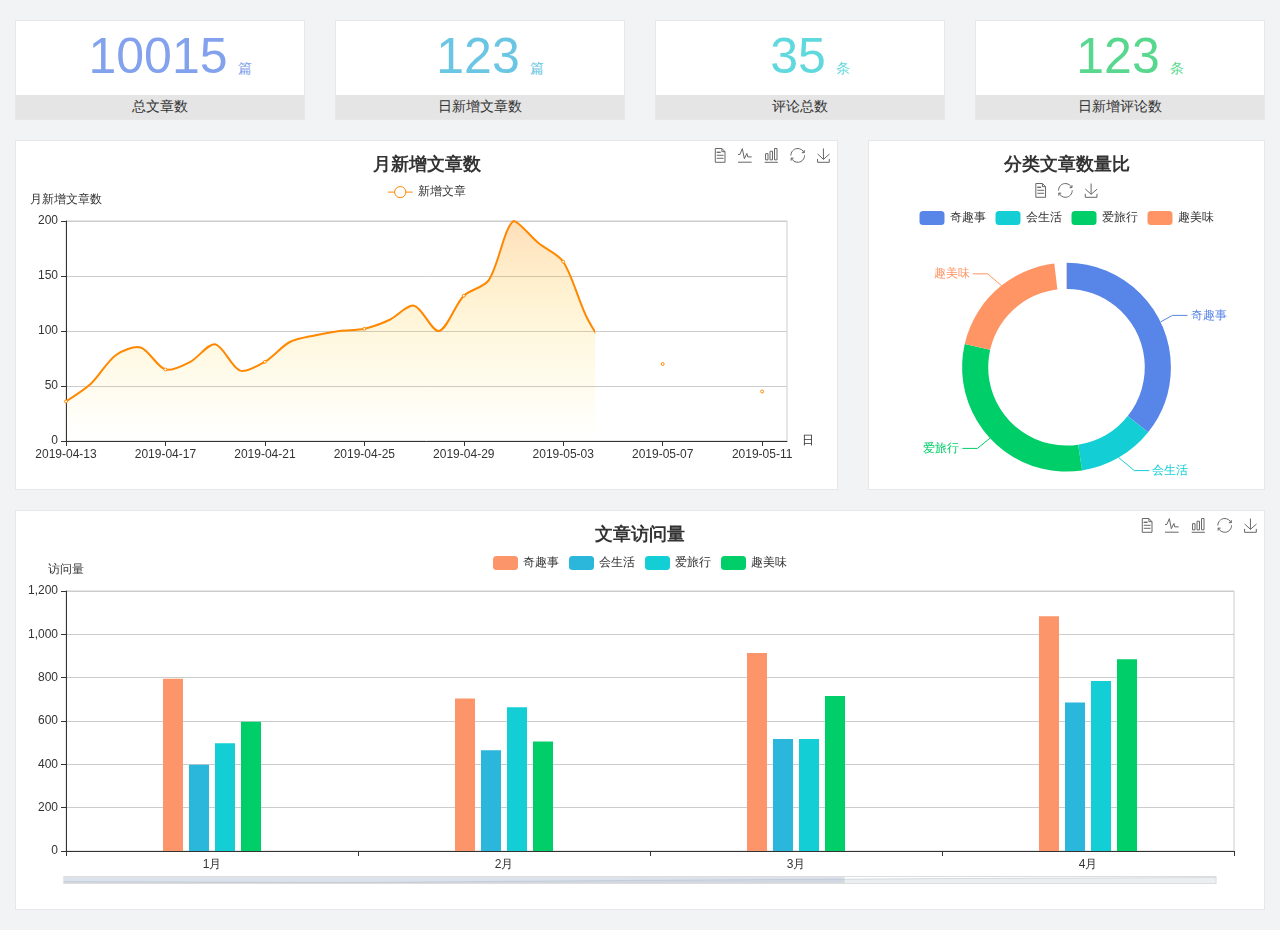
==== home/dashboard.html @ 04af5a10 "finish login and register function" ====
<!DOCTYPE html>
<html lang="en">

<head>
  <meta charset="UTF-8">
  <meta name="viewport" content="width=device-width, initial-scale=1.0">
  <meta http-equiv="X-UA-Compatible" content="ie=edge">
  <title>图表统计</title>
  <link rel="stylesheet" href="../../assets/lib/bootstrap.css" />
  <link rel="stylesheet" href="../../assets/lib/main.css" />
  <script src="../../assets/lib/jquery.js"></script>
  <script type="text/javascript" src="../../assets/lib/echarts.min.js"></script>
</head>

<body>
  <div class="container-fluid">
    <div class="row spannel_list">
      <div class="col-sm-3 col-xs-6">
        <div class="spannel">
          <em>10015</em><span>篇</span>
          <b>总文章数</b>
        </div>
      </div>
      <div class="col-sm-3 col-xs-6">
        <div class="spannel scolor01">
          <em>123</em><span>篇</span>
          <b>日新增文章数</b>
        </div>
      </div>
      <div class="col-sm-3 col-xs-6">
        <div class="spannel scolor02">
          <em>35</em><span>条</span>
          <b>评论总数</b>
        </div>
      </div>
      <div class="col-sm-3 col-xs-6">
        <div class="spannel scolor03">
          <em>123</em><span>条</span>
          <b>日新增评论数</b>
        </div>
      </div>
    </div>
  </div>

  <div class="container-fluid">
    <div class="row curve-pie">
      <div class="col-lg-8 col-md-8">
        <div class="gragh_pannel" id="curve_show"></div>
      </div>
      <div class="col-lg-4 col-md-4">
        <div class="gragh_pannel" id="pie_show"></div>
      </div>
    </div>
  </div>

  <div class="container-fluid">
    <div class="column_pannel" id="column_show"></div>
  </div>

  <script>
    var oChart = echarts.init(document.getElementById('curve_show'));
    var aList_all = [
      { 'count': 36, 'date': '2019-04-13' },
      { 'count': 52, 'date': '2019-04-14' },
      { 'count': 78, 'date': '2019-04-15' },
      { 'count': 85, 'date': '2019-04-16' },
      { 'count': 65, 'date': '2019-04-17' },
      { 'count': 72, 'date': '2019-04-18' },
      { 'count': 88, 'date': '2019-04-19' },
      { 'count': 64, 'date': '2019-04-20' },
      { 'count': 72, 'date': '2019-04-21' },
      { 'count': 90, 'date': '2019-04-22' },
      { 'count': 96, 'date': '2019-04-23' },
      { 'count': 100, 'date': '2019-04-24' },
      { 'count': 102, 'date': '2019-04-25' },
      { 'count': 110, 'date': '2019-04-26' },
      { 'count': 123, 'date': '2019-04-27' },
      { 'count': 100, 'date': '2019-04-28' },
      { 'count': 132, 'date': '2019-04-29' },
      { 'count': 146, 'date': '2019-04-30' },
      { 'count': 200, 'date': '2019-05-01' },
      { 'count': 180, 'date': '2019-05-02' },
      { 'count': 163, 'date': '2019-05-03' },
      { 'count': 110, 'date': '2019-05-04' },
      { 'count': 80, 'date': '2019-05-05' },
      { 'count': 82, 'date': '2019-05-06' },
      { 'count': 70, 'date': '2019-05-07' },
      { 'count': 65, 'date': '2019-05-08' },
      { 'count': 54, 'date': '2019-05-09' },
      { 'count': 40, 'date': '2019-05-10' },
      { 'count': 45, 'date': '2019-05-11' },
      { 'count': 38, 'date': '2019-05-12' },
    ];

    let aCount = [];
    let aDate = [];

    for (var i = 0; i < aList_all.length; i++) {
      aCount.push(aList_all[i].count);
      aDate.push(aList_all[i].date);
    }

    var chartopt = {
      title: {
        text: '月新增文章数',
        left: 'center',
        top: '10'
      },
      tooltip: {
        trigger: 'axis'
      },
      legend: {
        data: ['新增文章'],
        top: '40'
      },
      toolbox: {
        show: true,
        feature: {
          mark: { show: true },
          dataView: { show: true, readOnly: false },
          magicType: { show: true, type: ['line', 'bar'] },
          restore: { show: true },
          saveAsImage: { show: true }
        }
      },
      calculable: true,
      xAxis: [
        {
          name: '日',
          type: 'category',
          boundaryGap: false,
          data: aDate
        }
      ],
      yAxis: [
        {
          name: '月新增文章数',
          type: 'value'
        }
      ],
      series: [
        {
          name: '新增文章',
          type: 'line',
          smooth: true,
          itemStyle: { normal: { areaStyle: { type: 'default' }, color: '#f80' }, lineStyle: { color: '#f80' } },
          data: aCount
        }],
      areaStyle: {
        normal: {
          color: new echarts.graphic.LinearGradient(0, 0, 0, 1, [{
            offset: 0,
            color: 'rgba(255,136,0,0.39)'
          }, {
            offset: .34,
            color: 'rgba(255,180,0,0.25)'
          }, {
            offset: 1,
            color: 'rgba(255,222,0,0.00)'
          }])

        }
      },
      grid: {
        show: true,
        x: 50,
        x2: 50,
        y: 80,
        height: 220
      }
    };

    oChart.setOption(chartopt);


    var oPie = echarts.init(document.getElementById('pie_show'));
    var oPieopt =
    {
      title: {
        top: 10,
        text: '分类文章数量比',
        x: 'center'
      },
      tooltip: {
        trigger: 'item',
        formatter: "{a} <br/>{b} : {c} ({d}%)"
      },
      color: ['#5885e8', '#13cfd5', '#00ce68', '#ff9565'],
      legend: {
        x: 'center',
        top: 65,
        data: ['奇趣事', '会生活', '爱旅行', '趣美味']
      },
      toolbox: {
        show: true,
        x: 'center',
        top: 35,
        feature: {
          mark: { show: true },
          dataView: { show: true, readOnly: false },
          magicType: {
            show: true,
            type: ['pie', 'funnel'],
            option: {
              funnel: {
                x: '25%',
                width: '50%',
                funnelAlign: 'left',
                max: 1548
              }
            }
          },
          restore: { show: true },
          saveAsImage: { show: true }
        }
      },
      calculable: true,
      series: [
        {
          name: '访问来源',
          type: 'pie',
          radius: ['45%', '60%'],
          center: ['50%', '65%'],
          data: [
            { value: 300, name: '奇趣事' },
            { value: 100, name: '会生活' },
            { value: 260, name: '爱旅行' },
            { value: 180, name: '趣美味' }
          ]
        }
      ]
    };
    oPie.setOption(oPieopt);



    var oColumn = this.echarts.init(document.getElementById('column_show'));
    var oColumnopt =
    {
      title: {
        text: '文章访问量',
        left: 'center',
        top: '10'
      },
      tooltip: {
        trigger: 'axis'
      },
      legend: {
        data: ['奇趣事', '会生活', '爱旅行', '趣美味'],
        top: '40'
      },
      toolbox: {
        show: true,
        feature: {
          mark: { show: true },
          dataView: { show: true, readOnly: false },
          magicType: { show: true, type: ['line', 'bar'] },
          restore: { show: true },
          saveAsImage: { show: true }
        }
      },
      calculable: true,
      xAxis: [
        {
          type: 'category',
          data: ['1月', '2月', '3月', '4月', '5月']
        }
      ],
      yAxis: [
        {
          name: '访问量',
          type: 'value'
        }
      ],
      series: [
        {
          name: '奇趣事',
          type: 'bar',
          barWidth: 20,
          itemStyle: {
            normal: { areaStyle: { type: 'default' }, color: '#fd956a' }
          },
          data: [800, 708, 920, 1090, 1200]
        },
        {
          name: '会生活',
          type: 'bar',
          barWidth: 20,
          itemStyle: {
            normal: { areaStyle: { type: 'default' }, color: '#2bb6db' }
          },
          data: [400, 468, 520, 690, 800]
        },
        {
          name: '爱旅行',
          type: 'bar',
          barWidth: 20,
          itemStyle: {
            normal: { areaStyle: { type: 'default' }, color: '#13cfd5' }
          },
          data: [500, 668, 520, 790, 900]
        },
        {
          name: '趣美味',
          type: 'bar',
          barWidth: 20,
          itemStyle: {
            normal: { areaStyle: { type: 'default' }, color: '#00ce68' }
          },
          data: [600, 508, 720, 890, 1000]
        }
      ],
      grid: {
        show: true,
        x: 50,
        x2: 30,
        y: 80,
        height: 260
      },
      dataZoom: [//给x轴设置滚动条
        {
          start: 0,//默认为0
          end: 100 - 1000 / 31,//默认为100
          type: 'slider',
          show: true,
          xAxisIndex: [0],
          handleSize: 0,//滑动条的 左右2个滑动条的大小
          height: 8,//组件高度
          left: 45, //左边的距离
          right: 50,//右边的距离
          bottom: 26,//右边的距离
          handleColor: '#ddd',//h滑动图标的颜色
          handleStyle: {
            borderColor: "#cacaca",
            borderWidth: "1",
            shadowBlur: 2,
            background: "#ddd",
            shadowColor: "#ddd",
          }
        }]
    };
    oColumn.setOption(oColumnopt);
  </script>
</body>

</html>
---- assets/lib/main.css ----
body{
    font-family:'MicroSoft YaHei';
    background-color: #f2f3f5;
}
.main_wrap{
    position:fixed;
    width:100%;
    height:100%;
    left:0px;
    top:0px;
    background:url('../images/login_bg.jpg'); 
    background-size:100% 100%; 
  }
.header{
    width:1200px;
    overflow: hidden;
    margin:20px auto 0;
}
.heade .logo{
    float: left;
}
.header .copyright{
    float:right;
    font-size:12px;
    color:#fff;
    text-align:right;
    line-height:20px;
    margin-top:10px;
}
.login_form_con{
    position:absolute;
    left:50%;
    top:50%;
    margin-left:-200px;
    margin-top:-155px;
    width:400px;
    height:310px;
    background-color: #edeff0;
}

.login_form{
    position: relative;
}

.login_form .icon-user{
    position:absolute;
    font-size:16px;
    color:#999;
    left:46px;
    top:12px;
}
.login_form .icon-key{
    position:absolute;
    font-size:18px;
    color:#999;
    left:46px;
    top:78px;
}
.login_title{
    height:60px;
    background:url('../images/login_title.png') center center no-repeat #fff;
}
.input_txt,.input_pass,.input_sub{
    display:block;
    width:334px;
    height:37px;
    padding:0px;
    text-indent:40px;
    border:1px solid #ddd;
    margin:27px auto 0;
    outline:none;
}
.input_sub{
    margin-top:40px;
    height:42px;
    background-color: #19b9e7;
    text-indent:0px;
    font-size:18px;
    color:#fff;
    cursor: pointer;
}
.input_sub:hover{
    background-color: #08a0cc;
}

.sider{
    position:fixed;
    left:0;
    top:0;
    bottom:0;
    width:210px;
    background-color: #323745;
}
.sider .logo{
    display:block;
    height:56px;
    background-color: #242732;
    overflow: hidden;
}
.sider .logo img{
    display:block;
    margin:6px auto 0;
}
.user_info{
    height:79px;
    border-bottom:1px solid #5a5e6b;
}

.user_info img{
    float: left;
    width:40px;
    height:40px;
    border-radius:20px;
    margin:19px 0 0 30px;
}
.user_info span{
    float: left;
    width:120px;
    font-size:12px;
    color:#fff;
    margin:23px 0 0 20px;
}
.user_info b{
    float: left;
    width: 120px;
    font-weight:normal;
    font-size:12px;
    color:#adafb5;
    margin:2px 0 0 20px;
}

.menu .level01{
    height:50px;
    line-height:50px;
}
.menu .level01 a{
    display:block;
    height:50px;
    font-size:12px;
    color:#adafb5;
    overflow: hidden;
}
.menu .level01.active a{
    background-color: #1378f0;
    color:#fff;
}
.menu .level01.active i{
    color:#fff;
}

.menu .level01 a:hover{
    background-color: #1378f0;
    color:#fff;
}
.menu .level01 a:hover i{
    color:#fff;
}
.menu .level01 i{
    color:#61646f;
    font-size:22px;
    float: left;
    margin-left:26px;
}
.menu .level01 span{
    float: left;
    margin-left:10px;
}
.menu .level01 b{
    float: right;
    margin-right:20px;
    font-weight:normal;
    transform:rotate(90deg);
    transition:all 500ms ease;
}

.menu .level01 .rotate0{
    transform:rotate(0deg);
}

.menu .level02{
    background: #242732;
    display:none;
}


.menu .level02 li{
    height:40px;
    line-height:40px;
}
.menu .level02 li a{
    display:block;
    height:40px;
    font-size:12px;
    color:#adafb5;
    overflow: hidden;
}

.menu .level02 li a:hover{
    background-color: #1378f0;
    color:#fff;
}

.menu .level02 li i{
    font-size:12px;
    float: left;
    margin-left:60px;
}
.menu .level02 li span{
    font-size:12px;
    float: left;
    margin-left:5px;
}

.menu .level02 .active a{
    color:#ffae00;
}

.header_bar{
    position:fixed;
    left:210px;
    right:0;
    top:0;
    height:56px;
    background-color: #fff;
}

.main{
    position:fixed;
    left:210px;
    top:56px;
    right:0;
    bottom:0;
    background-color: #f2f3f5;
}

.search_form{
    width:218px;
    height:33px;
    border:1px solid #ddd;
    background-color: #f2f3f5;
    border-radius:16px;
    float: left;
    margin:12px 0 0 27px;
}

.search_form input{
    padding:0px;
    margin:0px;
    border:0px;
    float: left;
    background-color: #f2f3f5;
    font-size:12px;
    width:175px;
    height:31px;
    margin-left:12px;
    outline:none;
   
}

.search_form .icon-search{
    line-height:33px;
    cursor: pointer;
    font-size:18px;
    color:#abaebb;
}
.user_center_link{
    float:right;

}
.user_center_link a{
    line-height:56px;
    font-size:12px;
    color:#999;
    margin-right:15px;
}
.user_center_link a:hover{
    color:#ffae00
}

.user_center_link img{
    width:42px;
    height:42px;
    border-radius:32px;
    margin-right:10px;
}

.spannel_list{
    margin-top:20px;
}

.spannel{
	height:100px;
	overflow:hidden;
	text-align:center;
    position:relative;
    background-color: #fff;
    border:1px solid #e7e7e9;
    margin-bottom:20px;
}

.spannel em{
    font-style:normal;
	font-size:50px;
	line-height:50px;
	display:inline-block;
	margin:10px 0 0 20px;
	font-family:'Arial';
	color:#83a2ed;
}

.spannel span{
	font-size:14px;
	display:inline-block;
	color:#83a2ed;
	margin-left:10px;
}

.spannel b{
	position:absolute;
	left:0;
	bottom:0;
	width:100%;
	line-height:24px;
	background:#e5e5e5;
	color:#333;
	font-size:14px;
	font-weight:normal;
}

.scolor01 em,.scolor01 span{
	color:#6ac6e2;
}

.scolor02 em,.scolor02 span{
	color:#5fd9de;
}

.scolor03 em,.scolor03 span{
	color:#58d88e;
}


.gragh_pannel{
    height:350px;
    border:1px solid #e7e7e9;
    background-color: #fff!important; 
    margin-bottom:20px;  
}

.column_pannel{
    margin-bottom:20px;
    height:400px;
    border:1px solid #e7e7e9;
    background-color: #fff!important;   
}

.common_title{
    line-height:42px;
    background-color: #fbfbfb;
    border:1px solid #e7e7e9;
    margin-top:20px;
    text-indent: 15px;
    font-size:14px;
    color:#333;
}

.common_con{
    border:1px solid #e7e7e9;
    border-top:0px;
    background-color: #fff;
    padding-bottom:20px;
    margin-bottom:20px;
}
.opt_btns{
    margin-top:20px;
}

.mp20{
    margin-top:20px;
}

.pagination{   
   margin:0;
}

.article_form{
    margin-top:20px;
}

.form-group{
    margin-bottom:25px;
}

.form-group label{
    font-weight:normal;
    color:#666;
}

.icon-icondate{
    line-height:16px;
}

.user_pic{
    width:100px;
    height:100px;
    margin-bottom:10px;
}

.article_cover{
    width:200px;
    height:200px;
    margin-bottom:10px;
}
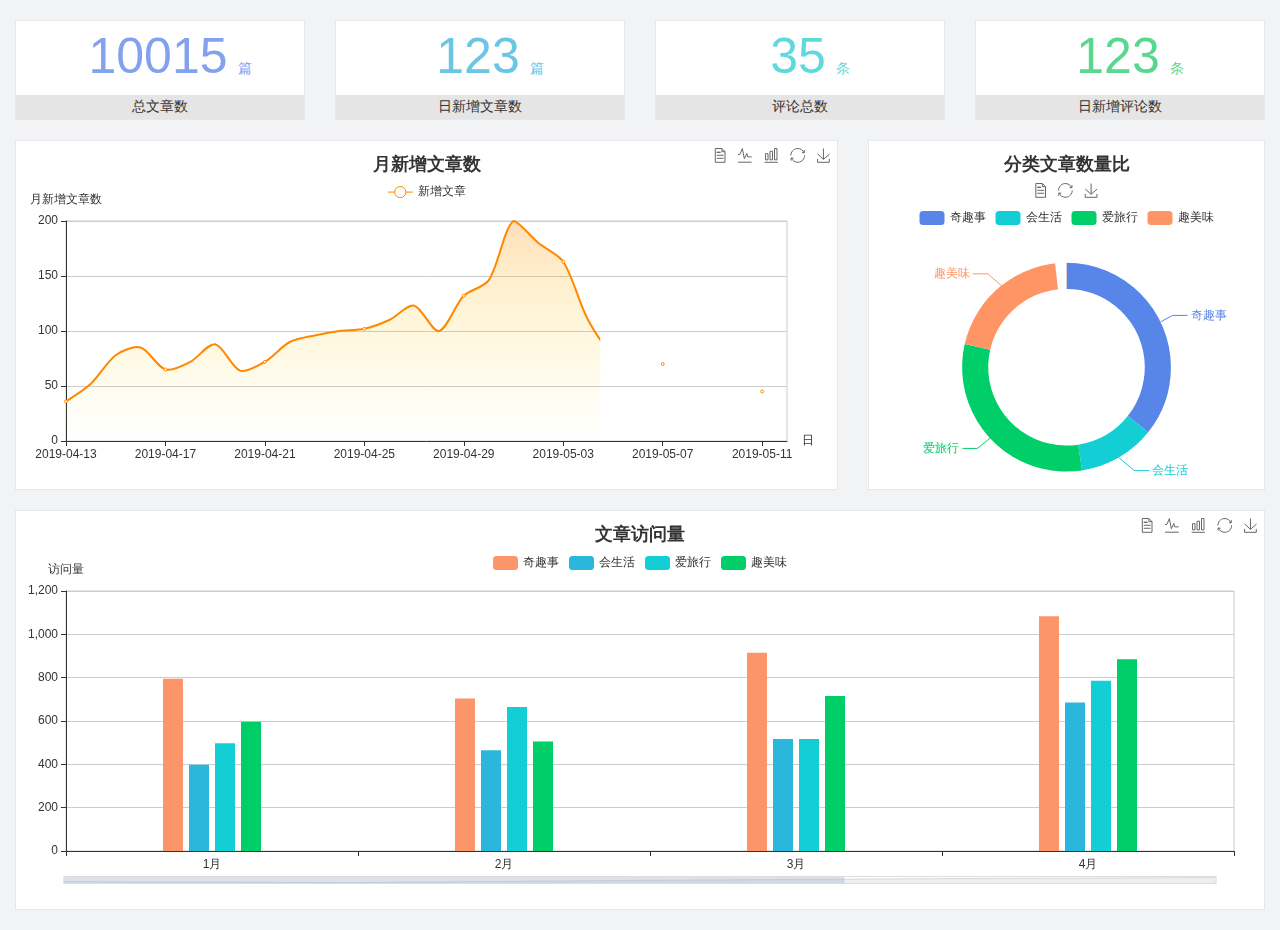
==== commit 86e1415d: "finish index homepage" ====
--- a/home/dashboard.html
+++ b/home/dashboard.html
@@ -6,10 +6,10 @@
   <meta name="viewport" content="width=device-width, initial-scale=1.0">
   <meta http-equiv="X-UA-Compatible" content="ie=edge">
   <title>图表统计</title>
-  <link rel="stylesheet" href="../../assets/lib/bootstrap.css" />
-  <link rel="stylesheet" href="../../assets/lib/main.css" />
-  <script src="../../assets/lib/jquery.js"></script>
-  <script type="text/javascript" src="../../assets/lib/echarts.min.js"></script>
+  <link rel="stylesheet" href="../assets/lib/bootstrap.css" />
+  <link rel="stylesheet" href="../assets/lib/main.css" />
+  <script src="../assets/lib/jquery.js"></script>
+  <script type="text/javascript" src="../assets/lib/echarts.min.js"></script>
 </head>
 
 <body>
